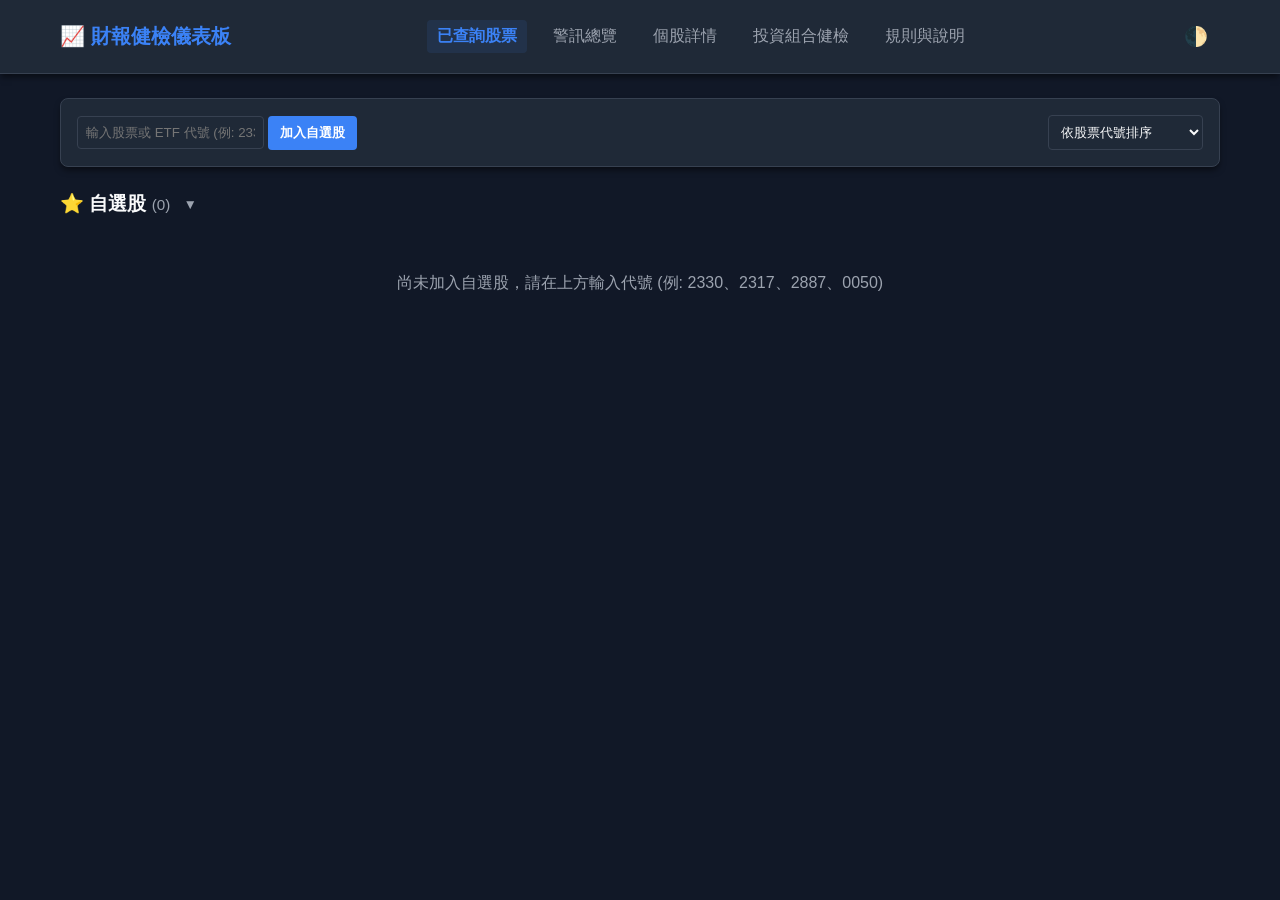
==== index.html @ 65a10cc5 "feat: 更新程式碼與功能修正" ====
<!DOCTYPE html>
<html lang="zh-TW" data-theme="dark">
<head>
  <!-- Vercel Web Analytics -->
  <script defer src="/_vercel/insights/script.js"></script>
  <meta charset="UTF-8">
  <title>台股財報健檢儀表板</title>
  <link rel="stylesheet" href="css/style.css">
</head>
<body>
  <header>
    <div class="nav-container">
      <div class="logo">📈 財報健檢儀表板</div>
      <nav class="nav-links">
        <a href="index.html">已查詢股票</a>
        <a href="alerts.html">警訊總覽</a>
        <a href="details.html">個股詳情</a>
        <a href="portfolio.html">投資組合健檢</a>
        <a href="rules.html">規則與說明</a>
      </nav>
      <button class="theme-toggle" onclick="toggleTheme()" title="切換深淺色">🌓</button>
    </div>
  </header>
  <main>
    <div class="card flex-between" style="flex-wrap: wrap; gap: 12px;">
      <div>
        <input type="text" id="stock-input" placeholder="輸入股票或 ETF 代號 (例: 2330、0050)" maxlength="6" onkeypress="if(event.key==='Enter') addStock()">
        <button class="btn-primary" onclick="addStock()">加入自選股</button>
      </div>
      <div>
        <select id="sort-select" onchange="renderStockOverview()">
          <option value="id" selected>依股票代號排序</option>
          <option value="severity">依燈號嚴重程度排序</option>
        </select>
      </div>
    </div>

    <section id="tracked-section">
      <h2 class="section-title">
        ⭐ 自選股 <span class="section-count" id="tracked-count"></span>
        <button class="section-toggle" id="tracked-toggle" onclick="toggleSection('tracked')" aria-expanded="true" title="展開／收合">▼</button>
      </h2>
      <div id="tracked-body">
        <div id="tracked-grid" class="grid-3"></div>
        <p id="tracked-empty" class="empty-state" style="display:none;"></p>
      </div>
    </section>

    <section id="others-section" style="display:none;">
      <h2 class="section-title">
        📄 其他已查詢股票 <span class="section-count" id="others-count"></span>
        <button class="section-toggle" id="others-toggle" onclick="toggleSection('others')" aria-expanded="true" title="展開／收合">▼</button>
      </h2>
      <div id="others-body">
        <p class="section-hint">曾查詢過、但未加入自選股的公司與 ETF（例如從 ETF 成分股點入，或移出自選股）。</p>
        <div id="others-grid" class="grid-3"></div>
      </div>
    </section>
  </main>

  <script src="js/rules.js"></script>
  <script src="js/app.js"></script>
  <script src="js/etf.js"></script>
  <script> renderStockOverview(); </script>
</body>
</html>
---- css/style.css ----
/* ================= 變數與基礎設定 ================= */
:root {
  --bg: #f4f5f7;
  --card-bg: #ffffff;
  --text: #1f2937;
  --text-light: #6b7280;
  --border: #e5e7eb;
  --primary: #2563eb;
  --primary-hover: #1d4ed8;
  --red: #ef4444;
  --yellow: #f59e0b;
  --green: #10b981;
  --nav-bg: #ffffff;
  --shadow: 0 4px 6px -1px rgba(0, 0, 0, 0.1);
}
[data-theme="dark"] {
  --bg: #111827;
  --card-bg: #1f2937;
  --text: #f9fafb;
  --text-light: #9ca3af;
  --border: #374151;
  --primary: #3b82f6;
  --primary-hover: #60a5fa;
  --nav-bg: #1f2937;
  --shadow: 0 4px 6px -1px rgba(0, 0, 0, 0.5);
}

* { box-sizing: border-box; margin: 0; padding: 0; font-family: 'Segoe UI', Tahoma, Geneva, Verdana, sans-serif; }
body { background-color: var(--bg); color: var(--text); transition: background-color 0.3s, color 0.3s; }
a { text-decoration: none; color: var(--primary); cursor: pointer; }
button { cursor: pointer; border: none; border-radius: 4px; padding: 8px 12px; font-weight: bold; transition: 0.2s; }
button.btn-primary { background-color: var(--primary); color: #fff; }
button.btn-primary:hover { background-color: var(--primary-hover); }
button.btn-outline { background-color: transparent; border: 1px solid var(--border); color: var(--text); }
button.btn-outline:hover { border-color: var(--primary); color: var(--primary); }
input, select { padding: 8px; border: 1px solid var(--border); border-radius: 4px; background-color: var(--card-bg); color: var(--text); }

/* ================= 導覽列 ================= */
header { background-color: var(--nav-bg); border-bottom: 1px solid var(--border); position: sticky; top: 0; z-index: 100; box-shadow: var(--shadow); }
.nav-container { max-width: 1200px; margin: 0 auto; display: flex; justify-content: space-between; align-items: center; padding: 12px 20px; flex-wrap: wrap; }
.logo { font-size: 1.25rem; font-weight: bold; color: var(--primary); }
.nav-links { display: flex; gap: 16px; overflow-x: auto; white-space: nowrap; padding: 8px 0; }
.nav-links a { color: var(--text-light); padding: 6px 10px; border-radius: 4px; text-decoration: none; }
.nav-links a.active { color: var(--primary); background-color: rgba(59, 130, 246, 0.1); font-weight: bold; }
.theme-toggle { background: transparent; color: var(--text); font-size: 1.2rem; }

/* ================= 版面佈局 ================= */
main { max-width: 1200px; margin: 24px auto; padding: 0 20px; min-height: 80vh; }
.card { background-color: var(--card-bg); border: 1px solid var(--border); border-radius: 8px; padding: 16px; box-shadow: var(--shadow); margin-bottom: 16px; }
.flex-between { display: flex; justify-content: space-between; align-items: center; }
.grid-3 { display: grid; grid-template-columns: repeat(auto-fill, minmax(300px, 1fr)); gap: 16px; margin-top: 16px; }

.section-title { font-size: 1.2rem; margin: 24px 0 4px 0; }
.section-count { font-size: 0.95rem; color: var(--text-light); font-weight: normal; }
.section-toggle { background: transparent; color: var(--text-light); padding: 2px 8px; font-size: 0.85rem; vertical-align: middle; transition: transform 0.2s, color 0.2s; }
.section-toggle:hover { color: var(--primary); }
.section-toggle.collapsed { transform: rotate(-90deg); }
.section-hint { color: var(--text-light); font-size: 0.9rem; }
.card-updated { font-size: 0.8rem; color: var(--text-light); }

/* ================= 標籤與燈號 ================= */
.badge { 
  padding: 4px 8px; 
  border-radius: 12px; 
  font-size: 0.75rem; 
  font-weight: bold; 
  color: #fff; 
  white-space: nowrap; 
  display: inline-block; 
}
.badge.green { background-color: var(--green); }
.badge.yellow { background-color: var(--yellow); }
.badge.red { background-color: var(--red); }
.status-indicator { display: inline-flex; align-items: center; gap: 6px; font-weight: bold; }
.dot { width: 12px; height: 12px; border-radius: 50%; display: inline-block; }
.dot.green { background-color: var(--green); box-shadow: 0 0 8px var(--green); }
.dot.yellow { background-color: var(--yellow); box-shadow: 0 0 8px var(--yellow); }
.dot.red { background-color: var(--red); box-shadow: 0 0 8px var(--red); }

/* ================= 表格 ================= */
.table-responsive { overflow-x: auto; margin-top: 16px; }
table { width: 100%; border-collapse: collapse; min-width: 600px; }
th, td { padding: 12px; border-bottom: 1px solid var(--border); text-align: left; }
th { background-color: rgba(0,0,0,0.02); color: var(--text-light); font-weight: normal; }
[data-theme="dark"] th { background-color: rgba(255,255,255,0.02); }

/* ================= 頁籤 (Tab) ================= */
.tabs { display: flex; gap: 8px; margin-bottom: 16px; border-bottom: 1px solid var(--border); }
.tab-btn { background: transparent; color: var(--text-light); border: none; border-bottom: 2px solid transparent; padding: 8px 16px; border-radius: 0; }
.tab-btn.active { color: var(--primary); border-bottom-color: var(--primary); font-weight: bold; }
.tab-content { display: none; }
.tab-content.active { display: block; }

/* ================= 警訊與圖表 ================= */
.chart-container { position: relative; height: 300px; width: 100%; margin-bottom: 24px; }
.empty-state { text-align: center; padding: 40px; color: var(--text-light); }
.alert-item { padding: 12px; border: 1px solid var(--border); border-left: 4px solid transparent; margin-bottom: 8px; background-color: var(--card-bg); cursor: pointer; transition: 0.2s; border-radius: 0 4px 4px 0; }
.alert-item.red { border-left-color: var(--red); }
.alert-item.yellow { border-left-color: var(--yellow); }

/* 新聞區塊標籤與篩選按鈕樣式 */
.badge.green { background: rgba(16, 185, 129, 0.2); color: #10b981; border: 1px solid rgba(16, 185, 129, 0.3); }
.badge.gray { background: rgba(156, 163, 175, 0.2); color: #9ca3af; border: 1px solid rgba(156, 163, 175, 0.3); }
[data-theme="light"] .badge.green { background: rgba(16, 185, 129, 0.1); color: #059669; }
[data-theme="light"] .badge.gray { background: rgba(156, 163, 175, 0.1); color: #4b5563; }

.news-filter-btn {
  padding: 4px 12px; border: 1px solid var(--border); background: transparent; 
  color: var(--text-light); border-radius: 4px; cursor: pointer; 
  min-height: 40px; font-size: 0.9rem; transition: 0.2s;
}
.news-filter-btn.active { background: var(--primary); color: #fff; border-color: var(--primary); }

/* ================= ETF 專用樣式 ================= */
.etf-holding-row {
    display: grid;
    grid-template-columns: 40px 60px 1fr 100px 90px;
    gap: 8px;
    align-items: center;
    padding: 12px 8px;
    border-bottom: 1px solid var(--border);
    color: var(--text);
    min-height: 40px;
    transition: background-color 0.2s;
}
.etf-holding-row:hover {
    background-color: rgba(37, 99, 235, 0.05);
}
.etf-holding-bar-bg {
    width: 100%;
    height: 6px;
    background: var(--border);
    border-radius: 3px;
    margin-top: 4px;
    overflow: hidden;
}
.etf-stack-bar {
    display: flex;
    height: 14px;
    border-radius: 7px;
    overflow: hidden;
    background: var(--border);
}
.etf-bar-row {
    display: grid;
    grid-template-columns: 150px 1fr 80px;
    gap: 8px;
    align-items: center;
    margin-bottom: 6px;
    font-size: 0.9rem;
}
.etf-holding-risk {
    display: flex;
    align-items: center;
    justify-content: flex-end;
    gap: 6px;
    font-size: 0.85rem;
    white-space: nowrap;
}
.etf-holding-bar-fill {
    height: 100%;
    background: var(--primary);
    border-radius: 3px;
}
@media (max-width: 480px) {
    .etf-bar-row {
        grid-template-columns: 96px 1fr 64px;
        font-size: 0.85rem;
    }
    .etf-holding-row {
        grid-template-columns: 26px 44px 1fr 64px 64px;
        font-size: 0.9rem;
    }
}
/* ================= 投資組合健檢 ================= */
.xray-row { display: grid; grid-template-columns: minmax(0, 1fr) minmax(0, 1fr) 40px; gap: 8px; margin-bottom: 8px; max-width: 520px; }
.xray-row input { width: 100%; min-height: 40px; }
.xray-remove { padding: 0; min-height: 40px; }
.xray-stats { display: grid; grid-template-columns: repeat(auto-fill, minmax(180px, 1fr)); gap: 16px; }
.xray-stat-label { color: var(--text-light); font-size: 0.9rem; }
.xray-stat-value { font-size: 1.5rem; font-weight: bold; color: var(--text); font-variant-numeric: tabular-nums; }
.xray-stat-sub { color: var(--text-light); font-size: 0.8rem; margin-top: 2px; }
.grid-2 { display: grid; grid-template-columns: repeat(auto-fit, minmax(340px, 1fr)); gap: 16px; }
.grid-2 > .card { margin-bottom: 16px; }
.xray-matrix { min-width: 0; }
.xray-matrix th, .xray-matrix td { padding: 8px; white-space: nowrap; }
.xray-chip { display: inline-flex; align-items: center; gap: 4px; font-size: 0.8rem; color: var(--text-light); margin: 2px 8px 2px 0; white-space: nowrap; }
@media (max-width: 480px) {
  .grid-2 { grid-template-columns: 1fr; }
}
.xray-presets { display: flex; align-items: center; flex-wrap: wrap; gap: 8px; margin-bottom: 12px; }
.xray-presets-label { color: var(--text-light); font-size: 0.9rem; }
.xray-preset-list { display: flex; flex-wrap: wrap; gap: 8px; }
.xray-preset { display: inline-flex; border: 1px solid var(--primary); border-radius: 16px; overflow: hidden; }
.xray-preset button { background: transparent; border-radius: 0; min-height: 34px; }
.xray-preset-load { color: var(--primary); padding: 4px 4px 4px 12px; }
.xray-preset-load:hover { background: rgba(59, 130, 246, 0.1); }
.xray-preset-del { color: var(--text-light); padding: 4px 10px 4px 6px; font-weight: normal; }
.xray-preset-del:hover { color: var(--red); }
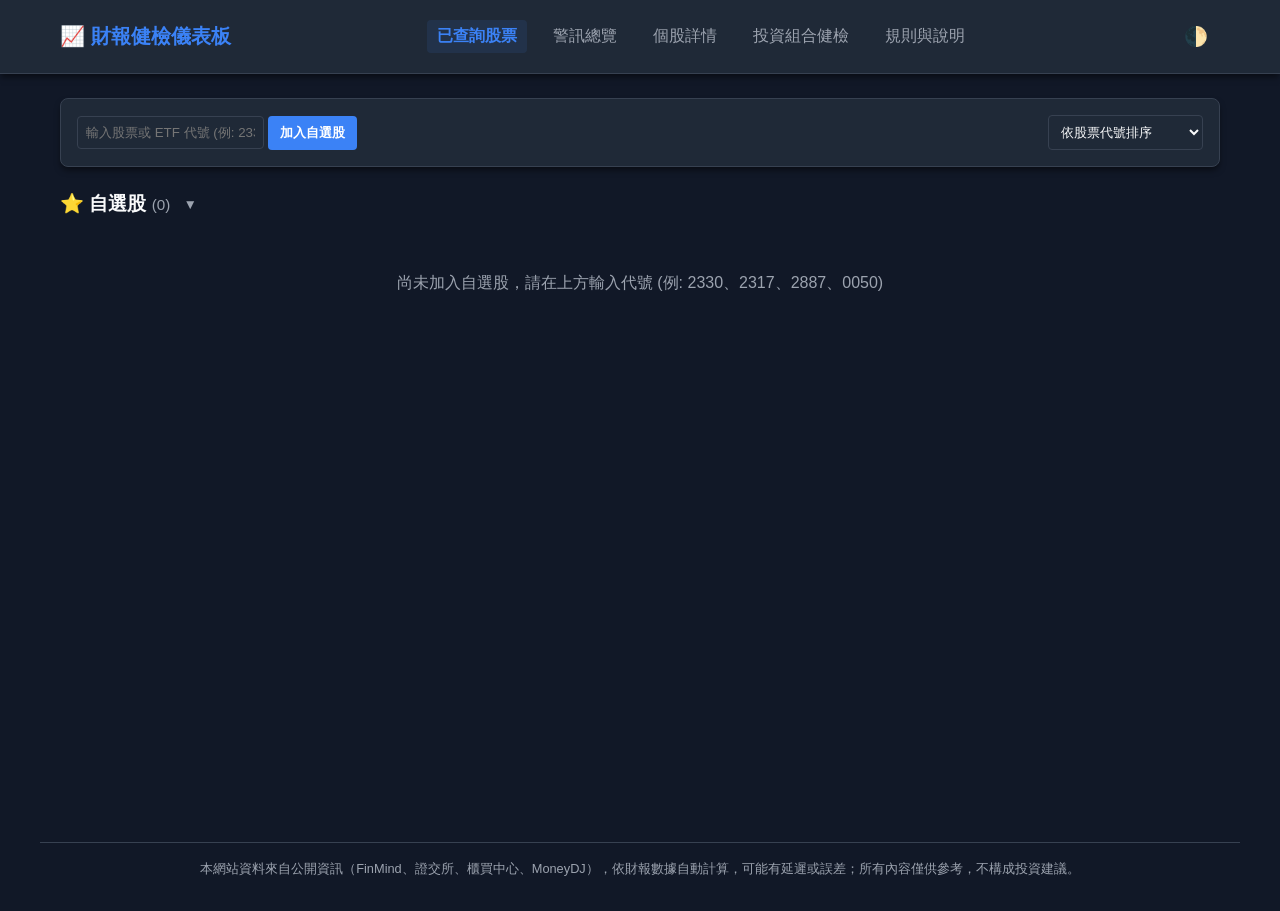
==== commit e8db20c5: "feat: 更新程式碼與功能修正" ====
--- a/index.html
+++ b/index.html
@@ -4,6 +4,7 @@
   <!-- Vercel Web Analytics -->
   <script defer src="/_vercel/insights/script.js"></script>
   <meta charset="UTF-8">
+  <meta name="viewport" content="width=device-width, initial-scale=1">
   <title>台股財報健檢儀表板</title>
   <link rel="stylesheet" href="css/style.css">
 </head>
@@ -57,6 +58,7 @@
       </div>
     </section>
   </main>
+  <footer class="site-footer">本網站資料來自公開資訊（FinMind、證交所、櫃買中心、MoneyDJ），依財報數據自動計算，可能有延遲或誤差；所有內容僅供參考，不構成投資建議。</footer>
 
   <script src="js/rules.js"></script>
   <script src="js/app.js"></script>
--- a/css/style.css
+++ b/css/style.css
@@ -31,6 +31,8 @@
 button { cursor: pointer; border: none; border-radius: 4px; padding: 8px 12px; font-weight: bold; transition: 0.2s; }
 button.btn-primary { background-color: var(--primary); color: #fff; }
 button.btn-primary:hover { background-color: var(--primary-hover); }
+a.btn-link-primary { display: inline-block; background-color: var(--primary); color: #fff; padding: 8px 12px; border-radius: 4px; font-weight: bold; }
+a.btn-link-primary:hover { background-color: var(--primary-hover); }
 button.btn-outline { background-color: transparent; border: 1px solid var(--border); color: var(--text); }
 button.btn-outline:hover { border-color: var(--primary); color: var(--primary); }
 input, select { padding: 8px; border: 1px solid var(--border); border-radius: 4px; background-color: var(--card-bg); color: var(--text); }
@@ -197,3 +199,15 @@
 .xray-preset-load:hover { background: rgba(59, 130, 246, 0.1); }
 .xray-preset-del { color: var(--text-light); padding: 4px 10px 4px 6px; font-weight: normal; }
 .xray-preset-del:hover { color: var(--red); }
+
+/* ================= 頁尾 ================= */
+.site-footer { max-width: 1200px; margin: 0 auto; padding: 16px 20px 32px; color: var(--text-light); font-size: 0.8rem; line-height: 1.6; text-align: center; border-top: 1px solid var(--border); }
+
+/* ================= 手機版導覽列 ================= */
+/* nav 是 flex 子元素，預設 min-width:auto 會被選單內容撐開，讓整頁寬度超出螢幕 */
+.nav-links { min-width: 0; max-width: 100%; }
+@media (max-width: 640px) {
+  .nav-container { padding: 8px 16px; }
+  .nav-links { order: 3; width: 100%; gap: 4px; }  /* 第一列：logo + 深淺色按鈕；第二列：可橫向滑動的選單 */
+  main { padding: 0 16px; margin-top: 16px; }
+}
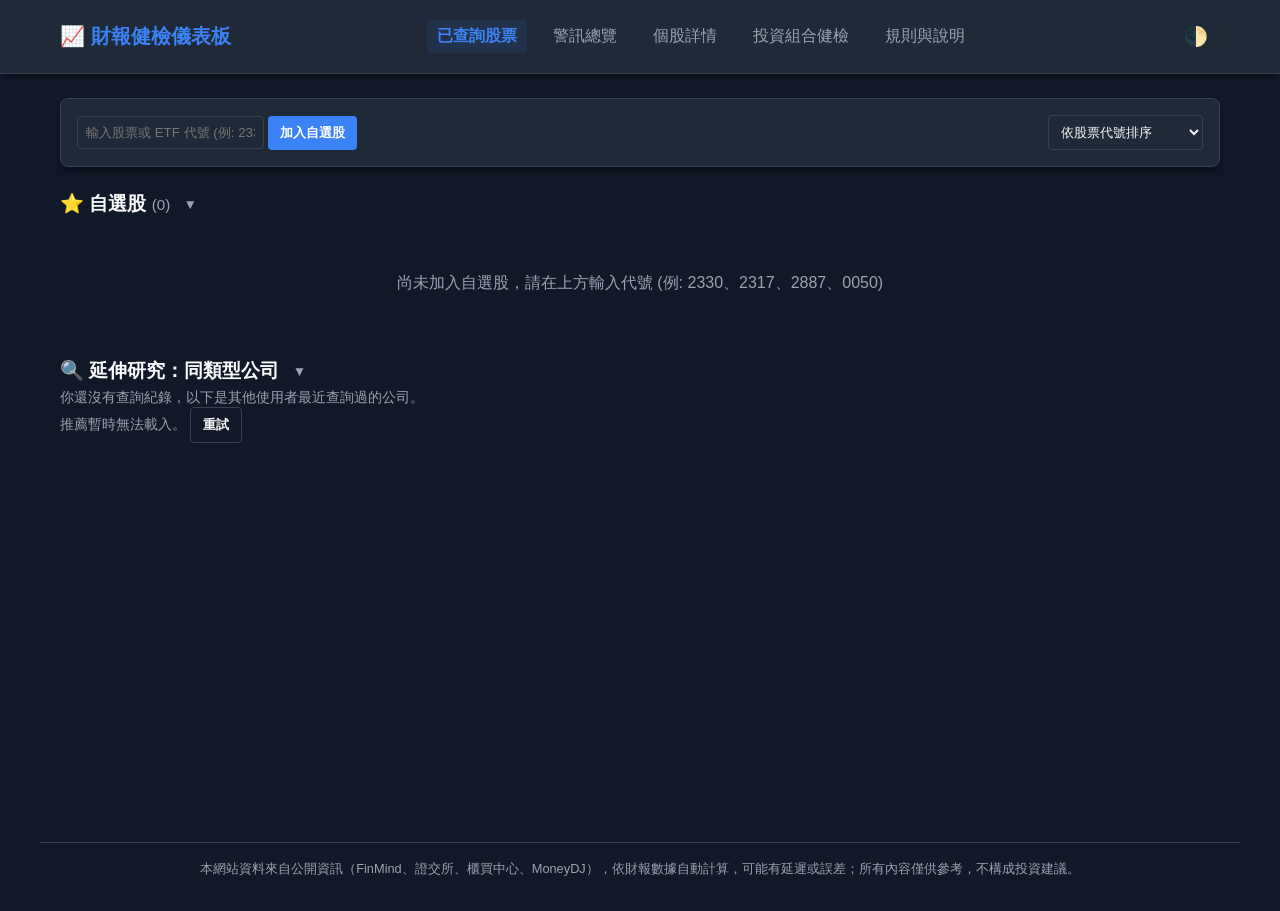
==== commit 99e8f9aa: "feat: 法說會整批同步、簡報連結與同類型公司推薦 階段四：法人說明會 - 新增 mops.py：每天整批同步觀測站法說會一覽表（當月、下個月與過去 12 個月），   每天最多 6 次請求、間隔 " ====
--- a/index.html
+++ b/index.html
@@ -57,12 +57,25 @@
         <div id="others-grid" class="grid-3"></div>
       </div>
     </section>
+
+    <section id="rec-section">
+      <h2 class="section-title">
+        🔍 延伸研究：同類型公司
+        <button class="section-toggle" id="rec-toggle" onclick="toggleSection('rec')" aria-expanded="true" title="展開／收合">▼</button>
+      </h2>
+      <div id="rec-body">
+        <p class="section-hint" id="rec-reason"></p>
+        <div id="rec-content"></div>
+        <div id="rec-footer"></div>
+      </div>
+    </section>
   </main>
   <footer class="site-footer">本網站資料來自公開資訊（FinMind、證交所、櫃買中心、MoneyDJ），依財報數據自動計算，可能有延遲或誤差；所有內容僅供參考，不構成投資建議。</footer>
 
   <script src="js/rules.js"></script>
   <script src="js/app.js"></script>
   <script src="js/etf.js"></script>
+  <script src="js/recommend.js"></script>
   <script> renderStockOverview(); </script>
 </body>
 </html>
--- a/css/style.css
+++ b/css/style.css
@@ -211,3 +211,36 @@
   .nav-links { order: 3; width: 100%; gap: 4px; }  /* 第一列：logo + 深淺色按鈕；第二列：可橫向滑動的選單 */
   main { padding: 0 16px; margin-top: 16px; }
 }
+
+/* ================= 官方資料連結 ================= */
+.tabs { overflow-x: auto; }
+.tab-btn { white-space: nowrap; }
+.link-grid { display: grid; grid-template-columns: repeat(auto-fill, minmax(240px, 1fr)); gap: 12px; }
+.link-item { display: block; padding: 12px; border: 1px solid var(--border); border-radius: 6px; background: var(--bg); color: var(--text); transition: 0.2s; }
+.link-item:hover { border-color: var(--primary); }
+.link-item strong { display: block; margin-bottom: 4px; color: var(--primary); }
+.link-item span { font-size: 0.85rem; color: var(--text-light); line-height: 1.4; }
+
+/* ================= 法人說明會 ================= */
+.data-tag { font-size: 0.75rem; font-weight: normal; padding: 2px 8px; border-radius: 10px; border: 1px solid var(--border); color: var(--text-light); }
+.data-tag.leading { color: var(--primary); border-color: var(--primary); }
+.conf-item { padding: 12px; border: 1px solid var(--border); border-radius: 6px; background: var(--bg); margin-bottom: 8px; }
+.conf-item.upcoming { border-left: 4px solid var(--primary); }
+.conf-head { display: flex; flex-wrap: wrap; gap: 8px; align-items: center; margin-bottom: 6px; }
+.conf-date { font-weight: bold; }
+.conf-place { font-size: 0.85rem; color: var(--text-light); }
+.conf-summary { font-size: 0.9rem; line-height: 1.5; white-space: pre-line; overflow-wrap: anywhere; }
+.conf-links { display: flex; flex-wrap: wrap; gap: 12px; margin-top: 8px; font-size: 0.85rem; color: var(--text-light); }
+
+/* ================= 同類型公司推薦 ================= */
+.rec-grid { display: grid; grid-template-columns: repeat(auto-fill, minmax(200px, 1fr)); gap: 12px; margin-top: 8px; }
+.rec-group { margin-top: 16px; }
+.rec-group h4 { margin: 0; }
+.rec-card { display: flex; flex-direction: column; gap: 4px; padding: 12px; border: 1px solid var(--border); border-radius: 6px; background: var(--card-bg); color: var(--text); transition: 0.2s; }
+.rec-card:hover { border-color: var(--primary); }
+.rec-card strong { color: var(--primary); }
+.rec-card span { font-size: 0.85rem; color: var(--text-light); }
+.rec-card .rec-speed { font-size: 0.75rem; }
+.rec-feedback { display: flex; flex-wrap: wrap; align-items: center; gap: 8px; margin-top: 16px; font-size: 0.9rem; color: var(--text-light); }
+.rec-disclaimer { margin-top: 12px; font-size: 0.8rem; color: var(--text-light); line-height: 1.5; }
+button.btn-link { background: transparent; color: var(--primary); padding: 0 4px; font-weight: normal; text-decoration: underline; }
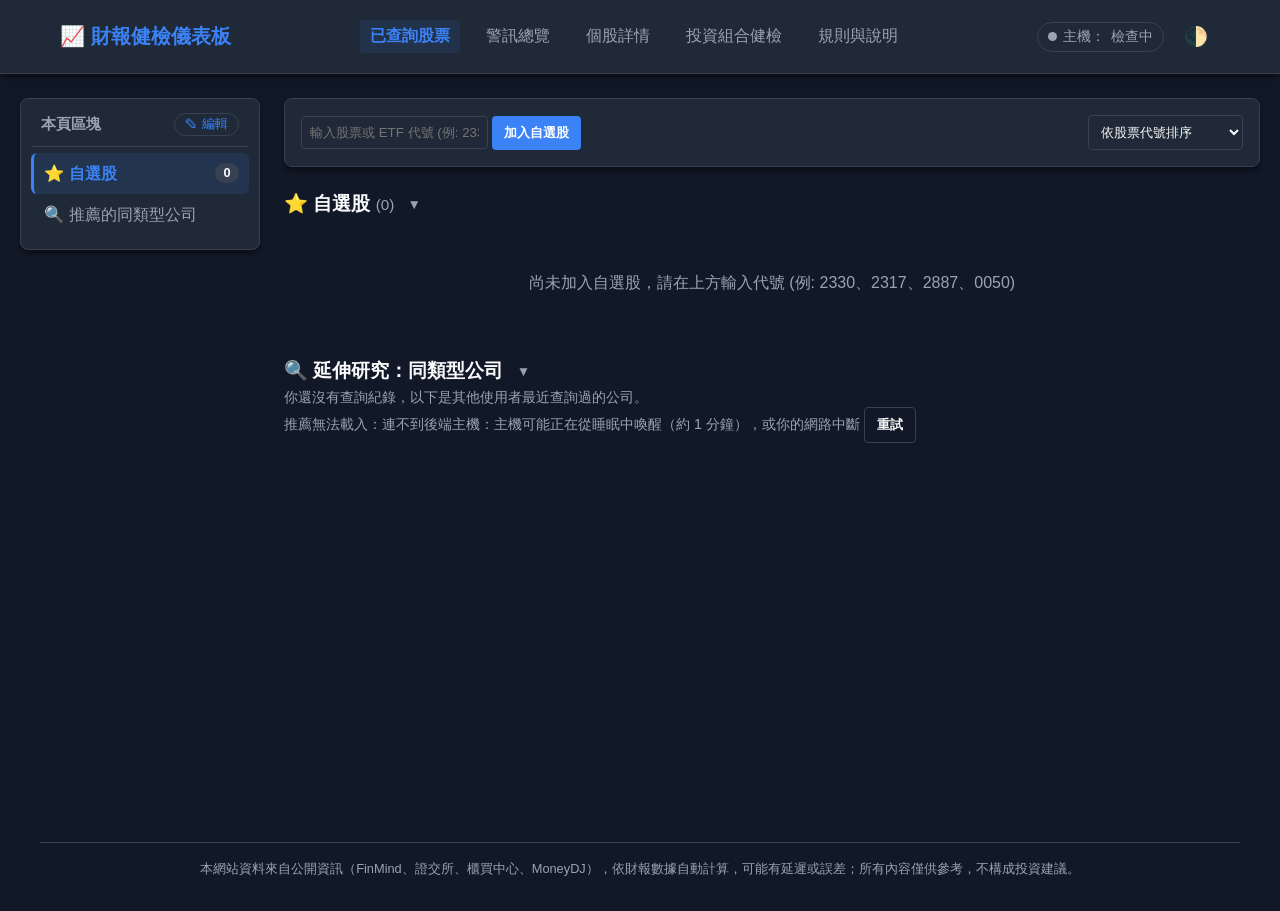
==== commit 5dd397a4: "feat: 左側區塊導覽與自訂排序、主機狀態、推薦預先載入、新聞備援來源 - 個股詳情、警訊總覽、已查詢股票新增左側導覽（窄螢幕改為頂部橫列），可點擊跳轉並標示目前位置 - 導覽「編輯」可拖曳或用 ▲" ====
--- a/index.html
+++ b/index.html
@@ -22,7 +22,19 @@
       <button class="theme-toggle" onclick="toggleTheme()" title="切換深淺色">🌓</button>
     </div>
   </header>
-  <main>
+  <main class="has-toc">
+   <div class="toc-layout">
+    <!-- 區塊導覽：寬螢幕固定在左側，窄螢幕變成頂部可橫向捲動的列 -->
+    <aside class="page-toc" id="home-toc" aria-label="頁面區塊導覽">
+      <p class="page-toc-title">本頁區塊</p>
+      <ul>
+        <li><a href="#tracked-section" data-key="tracked-section"><span class="page-toc-label">⭐ 自選股</span><span class="page-toc-num" id="toc-tracked-count"></span></a></li>
+        <li><a href="#etf-section" data-key="etf-section"><span class="page-toc-label">🧺 ETF</span><span class="page-toc-num" id="toc-etf-count"></span></a></li>
+        <li><a href="#others-section" data-key="others-section"><span class="page-toc-label">📄 其他已查詢股票</span><span class="page-toc-num" id="toc-others-count"></span></a></li>
+        <li><a href="#rec-section" data-key="rec-section"><span class="page-toc-label">🔍 推薦的同類型公司</span></a></li>
+      </ul>
+    </aside>
+    <div class="toc-main">
     <div class="card flex-between" style="flex-wrap: wrap; gap: 12px;">
       <div>
         <input type="text" id="stock-input" placeholder="輸入股票或 ETF 代號 (例: 2330、0050)" maxlength="6" onkeypress="if(event.key==='Enter') addStock()">
@@ -44,6 +56,16 @@
       <div id="tracked-body">
         <div id="tracked-grid" class="grid-3"></div>
         <p id="tracked-empty" class="empty-state" style="display:none;"></p>
+      </div>
+    </section>
+
+    <section id="etf-section" style="display:none;">
+      <h2 class="section-title">
+        🧺 自選 ETF <span class="section-count" id="etf-count"></span>
+        <button class="section-toggle" id="etf-toggle" onclick="toggleSection('etf')" aria-expanded="true" title="展開／收合">▼</button>
+      </h2>
+      <div id="etf-body">
+        <div id="etf-grid" class="grid-3"></div>
       </div>
     </section>
 
@@ -69,6 +91,8 @@
         <div id="rec-footer"></div>
       </div>
     </section>
+    </div><!-- /.toc-main -->
+   </div><!-- /.toc-layout -->
   </main>
   <footer class="site-footer">本網站資料來自公開資訊（FinMind、證交所、櫃買中心、MoneyDJ），依財報數據自動計算，可能有延遲或誤差；所有內容僅供參考，不構成投資建議。</footer>
 
--- a/css/style.css
+++ b/css/style.css
@@ -233,14 +233,123 @@
 .conf-links { display: flex; flex-wrap: wrap; gap: 12px; margin-top: 8px; font-size: 0.85rem; color: var(--text-light); }
 
 /* ================= 同類型公司推薦 ================= */
-.rec-grid { display: grid; grid-template-columns: repeat(auto-fill, minmax(200px, 1fr)); gap: 12px; margin-top: 8px; }
+/* 推薦卡片與上方個股卡片同寬（同 .grid-3），高度依內容 */
+.rec-grid { display: grid; grid-template-columns: repeat(auto-fill, minmax(300px, 1fr)); gap: 16px; margin-top: 12px; }
+.rec-card { display: flex; flex-direction: column; margin-bottom: 0; border-top: 4px solid var(--border); }
+.rec-card[data-state="ready"] { border-top-color: var(--primary); }
+.rec-card[data-state="preparing"] { border-top-color: var(--yellow); }
+.rec-card-head { margin-bottom: 12px; gap: 8px; align-items: flex-start; }
+.rec-card-head h3 { margin: 0; font-size: 1.17em; }
+.rec-state { display: inline-flex; align-items: center; gap: 6px; flex-shrink: 0; font-size: 0.85rem; color: var(--text-light); white-space: nowrap; }
+.rec-state .dot { width: 10px; height: 10px; background-color: var(--text-light); }
+.rec-state.ready .dot { background-color: var(--primary); }
+.rec-state.preparing .dot { background-color: var(--yellow); box-shadow: 0 0 6px var(--yellow); }
+.rec-rows { font-size: 0.9rem; color: var(--text-light); margin-bottom: 12px; padding-bottom: 12px; border-bottom: 1px dashed var(--border); display: flex; flex-direction: column; gap: 6px; }
+.rec-rows div { display: flex; justify-content: space-between; gap: 12px; }
+.rec-rows span { flex-shrink: 0; }
+.rec-rows strong { color: var(--text); text-align: right; font-weight: 600; }
+.rec-speed { font-size: 0.85rem; color: var(--text-light); line-height: 1.5; margin-bottom: 12px; }
+.rec-card-foot { margin-top: auto; }
+.rec-card-foot a { display: block; text-align: center; }
 .rec-group { margin-top: 16px; }
 .rec-group h4 { margin: 0; }
-.rec-card { display: flex; flex-direction: column; gap: 4px; padding: 12px; border: 1px solid var(--border); border-radius: 6px; background: var(--card-bg); color: var(--text); transition: 0.2s; }
-.rec-card:hover { border-color: var(--primary); }
-.rec-card strong { color: var(--primary); }
-.rec-card span { font-size: 0.85rem; color: var(--text-light); }
-.rec-card .rec-speed { font-size: 0.75rem; }
 .rec-feedback { display: flex; flex-wrap: wrap; align-items: center; gap: 8px; margin-top: 16px; font-size: 0.9rem; color: var(--text-light); }
 .rec-disclaimer { margin-top: 12px; font-size: 0.8rem; color: var(--text-light); line-height: 1.5; }
 button.btn-link { background: transparent; color: var(--primary); padding: 0 4px; font-weight: normal; text-decoration: underline; }
+
+/* ================= 後端喚醒提示 ================= */
+.wake-banner { max-width: 1200px; margin: 16px auto 0; padding: 12px 16px; border-radius: 8px; display: flex; align-items: center; gap: 10px; font-size: 0.95rem; line-height: 1.5; border: 1px solid var(--yellow); background-color: rgba(245, 158, 11, 0.12); color: var(--text); }
+.wake-banner[data-state="ready"] { border-color: var(--green); background-color: rgba(16, 185, 129, 0.12); }
+.wake-banner[data-state="error"] { border-color: var(--red); background-color: rgba(239, 68, 68, 0.12); }
+.wake-elapsed { color: var(--text-light); white-space: nowrap; }
+.wake-spinner { flex-shrink: 0; width: 16px; height: 16px; border: 2px solid var(--yellow); border-top-color: transparent; border-radius: 50%; animation: wake-spin 0.9s linear infinite; }
+@keyframes wake-spin { to { transform: rotate(360deg); } }
+@media (max-width: 1240px) { .wake-banner { margin-left: 20px; margin-right: 20px; } }
+@media (prefers-reduced-motion: reduce) { .wake-spinner { animation: none; } }
+
+/* ================= 左側區塊導覽（個股詳情、警訊總覽） ================= */
+/* 有左側導覽的頁面把版面加寬，讓右側內容維持原本約 1160px 的寬度，圖表與表格不會被擠小 */
+main.has-toc { max-width: 1460px; }
+.toc-layout { display: grid; grid-template-columns: 240px minmax(0, 1fr); gap: 24px; align-items: start; }
+.toc-main { min-width: 0; }
+.page-toc { position: sticky; top: calc(var(--header-h, 64px) + 16px); max-height: calc(100vh - var(--header-h, 64px) - 32px); overflow-y: auto; background-color: var(--card-bg); border: 1px solid var(--border); border-radius: 8px; padding: 14px 10px; box-shadow: var(--shadow); }
+.page-toc-title { font-size: 0.95rem; font-weight: bold; color: var(--text-light); padding: 0 10px 10px; margin-bottom: 6px; border-bottom: 1px solid var(--border); }
+.page-toc ul { list-style: none; }
+.page-toc a { display: flex; align-items: center; gap: 8px; padding: 9px 10px; border-radius: 6px; color: var(--text-light); font-size: 1.02rem; line-height: 1.4; border-left: 3px solid transparent; transition: background-color 0.15s, color 0.15s; }
+.page-toc a:hover { color: var(--primary); background-color: rgba(59, 130, 246, 0.08); }
+.page-toc a.active { color: var(--primary); font-weight: bold; background-color: rgba(59, 130, 246, 0.12); border-left-color: var(--primary); }
+.page-toc-sub { margin: 2px 0 6px 16px; }
+.page-toc-sub a { font-size: 0.93rem; padding: 6px 10px; }
+.page-toc-sub a.active { font-weight: bold; background-color: transparent; border-left-color: var(--primary); }
+.page-toc-label { flex: 1; min-width: 0; overflow: hidden; text-overflow: ellipsis; white-space: nowrap; }
+.page-toc .dot { flex-shrink: 0; }
+.page-toc-count { flex-shrink: 0; min-width: 24px; padding: 1px 7px; border-radius: 999px; font-size: 0.8rem; font-weight: bold; text-align: center; color: #fff; }
+.page-toc-count.red { background-color: var(--red); }
+.page-toc-count.yellow { background-color: var(--yellow); }
+.page-toc-count.none { background-color: transparent; color: var(--green); }
+.page-toc-empty { color: var(--text-light); font-size: 0.9rem; padding: 8px 10px; }
+/* 點擊導覽跳轉後，短暫標示目標區塊 */
+.toc-flash { animation: toc-flash 1.2s ease-out; }
+@keyframes toc-flash { 0% { box-shadow: 0 0 0 3px var(--primary); } 100% { box-shadow: 0 0 0 3px transparent; } }
+
+@media (max-width: 960px) {
+  .toc-layout { display: block; }
+  .page-toc { top: var(--header-h, 64px); z-index: 90; max-height: none; margin-bottom: 16px; padding: 8px; overflow-x: auto; overflow-y: hidden; white-space: nowrap; scrollbar-width: thin; }
+  .page-toc-title, .page-toc-sub { display: none; }
+  .page-toc > ul { display: flex; gap: 6px; }
+  .page-toc a { display: inline-flex; border-left: none; border-bottom: 2px solid transparent; border-radius: 6px 6px 0 0; }
+  .page-toc a.active { border-bottom-color: var(--primary); }
+  .page-toc-label { overflow: visible; }
+}
+@media (prefers-reduced-motion: reduce) { .toc-flash { animation: none; } }
+
+/* ================= 頂部橫幅：主機狀態 ================= */
+.header-right { display: flex; align-items: center; gap: 8px; }
+.server-status { display: inline-flex; align-items: center; gap: 6px; padding: 5px 10px; border-radius: 999px; border: 1px solid var(--border); background: transparent; color: var(--text-light); font-size: 0.85rem; font-weight: normal; white-space: nowrap; }
+.server-status:hover { border-color: var(--primary); }
+.server-status-dot { width: 9px; height: 9px; border-radius: 50%; background-color: var(--text-light); flex-shrink: 0; }
+.server-status[data-state="online"] .server-status-dot { background-color: var(--green); box-shadow: 0 0 6px var(--green); }
+.server-status[data-state="online"] .server-status-text { color: var(--green); }
+.server-status[data-state="waking"] { border-color: var(--yellow); cursor: progress; }
+.server-status[data-state="waking"] .server-status-dot { background-color: var(--yellow); animation: server-pulse 1s ease-in-out infinite; }
+.server-status[data-state="waking"] .server-status-text { color: var(--yellow); }
+.server-status[data-state="checking"] { cursor: progress; }
+.server-status[data-state="checking"] .server-status-dot { animation: server-pulse 1s ease-in-out infinite; }
+.server-status[data-state="offline"] { border-color: var(--red); }
+.server-status[data-state="offline"] .server-status-dot { background-color: var(--red); }
+.server-status[data-state="offline"] .server-status-text { color: var(--red); }
+@keyframes server-pulse { 50% { opacity: 0.3; } }
+@media (max-width: 480px) { .server-status-label { display: none; } }
+@media (prefers-reduced-motion: reduce) { .server-status-dot { animation: none !important; } }
+.page-toc-num { flex-shrink: 0; min-width: 24px; padding: 1px 7px; border-radius: 999px; font-size: 0.8rem; text-align: center; background-color: var(--border); color: var(--text); }
+.page-toc-num:empty { display: none; }
+
+/* ================= 導覽「編輯」：自訂排列順序 ================= */
+.page-toc-title { display: flex; align-items: center; }
+.toc-edit-btn { margin-left: auto; padding: 2px 10px; font-size: 0.8rem; font-weight: normal; background: transparent; color: var(--primary); border: 1px solid var(--border); border-radius: 999px; }
+.toc-edit-btn:hover { border-color: var(--primary); }
+.page-toc.editing .toc-edit-btn { background-color: var(--primary); color: #fff; border-color: var(--primary); }
+.toc-edit-bar { display: none; padding: 8px 10px 10px; margin-bottom: 6px; border-bottom: 1px dashed var(--border); font-size: 0.82rem; color: var(--text-light); white-space: normal; }
+.toc-edit-bar p { margin-bottom: 8px; line-height: 1.5; }
+.toc-edit-bar div { display: flex; gap: 6px; }
+.toc-edit-bar button { padding: 4px 10px; font-size: 0.82rem; }
+.page-toc.editing .toc-edit-bar { display: block; }
+.page-toc.editing ul > li { position: relative; display: flex; align-items: center; gap: 4px; border-radius: 6px; }
+.page-toc.editing ul > li > a { flex: 1; min-width: 0; cursor: grab; border-left-style: dashed; border-left-color: var(--border); }
+.page-toc.editing ul > li > a:hover { background-color: transparent; color: var(--text-light); }
+.page-toc.editing .page-toc-sub { display: none; }
+.page-toc li.dragging { opacity: 0.4; }
+.toc-move { display: inline-flex; flex-direction: column; gap: 2px; flex-shrink: 0; }
+.toc-move button { padding: 0 6px; font-size: 0.65rem; line-height: 1.5; background: transparent; color: var(--text-light); border: 1px solid var(--border); border-radius: 4px; }
+.toc-move button:hover, .toc-move button:focus-visible { color: var(--primary); border-color: var(--primary); }
+
+@media (max-width: 960px) {
+  /* 窄螢幕的導覽列只留「編輯」按鈕在最前面 */
+  .page-toc { display: flex; align-items: center; gap: 6px; }
+  .page-toc .page-toc-title { display: flex; flex-shrink: 0; padding: 0; margin: 0; border: none; font-size: 0; }
+  .page-toc.editing { flex-wrap: wrap; }
+  .page-toc.editing .toc-edit-bar { flex-basis: 100%; order: -1; margin-bottom: 0; }
+  .page-toc.editing ul > li { flex-direction: row; }
+  .page-toc.editing .toc-move { flex-direction: row; }
+  .toc-move-up, .toc-move-down { transform: rotate(-90deg); }
+}
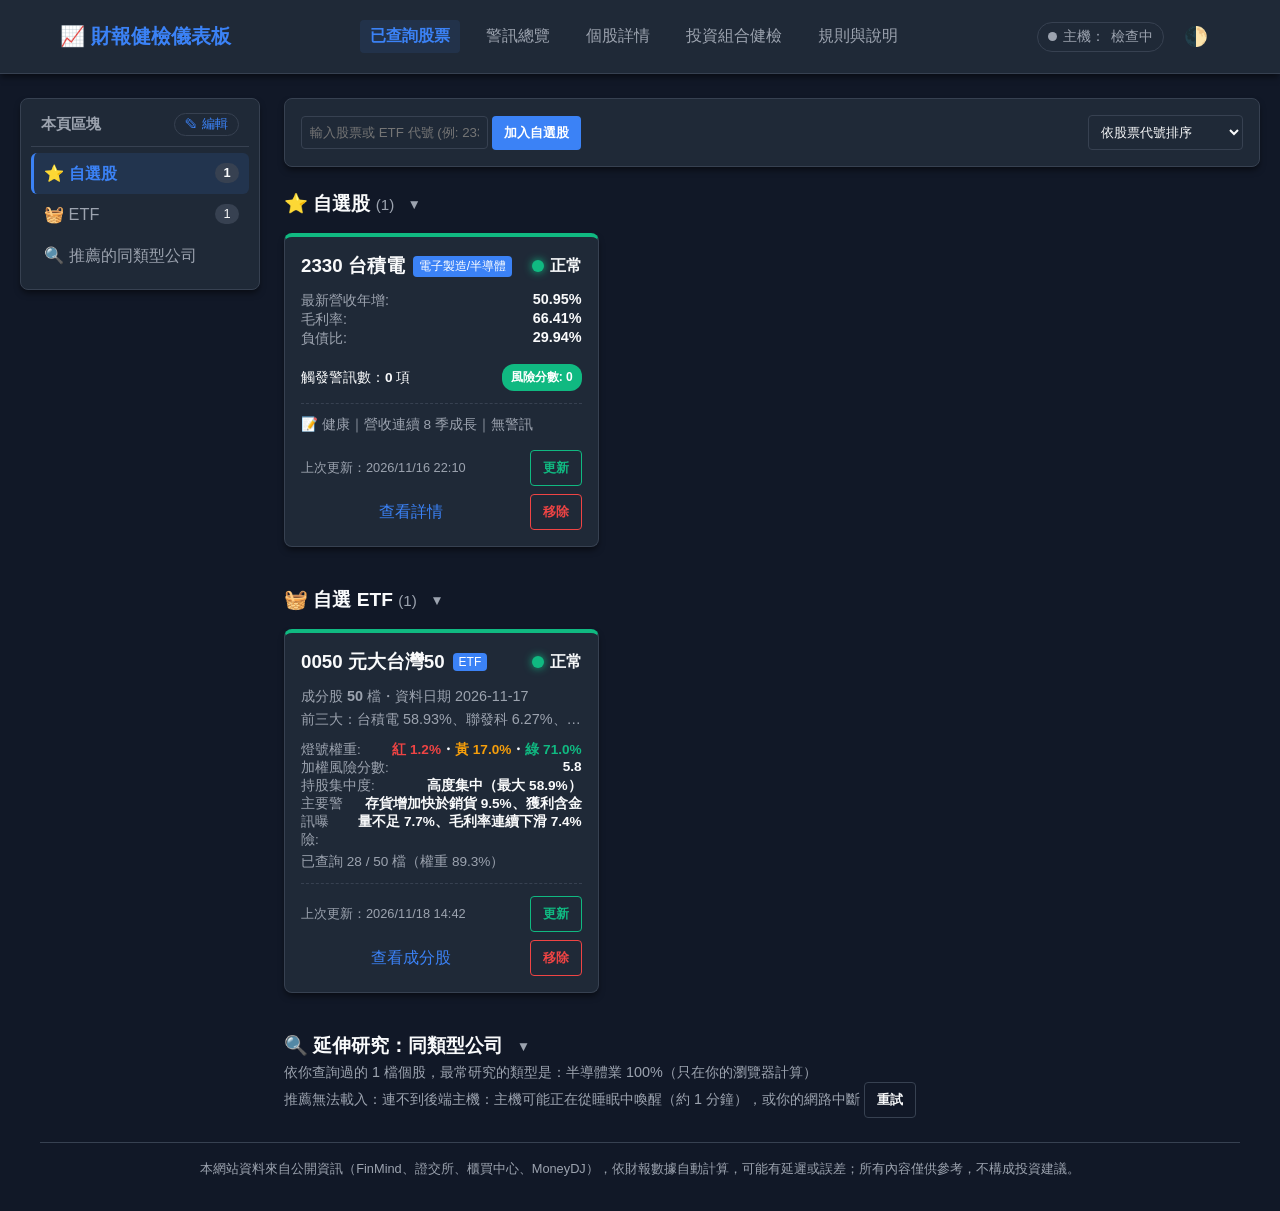
==== commit 2d8e760e: "feat: 新增網站圖示（分頁 favicon 與 iPhone 主畫面圖示） Co-Authored-By: Claude Opus 5.5 <noreply@anthropic.com>" ====
--- a/index.html
+++ b/index.html
@@ -6,6 +6,8 @@
   <meta charset="UTF-8">
   <meta name="viewport" content="width=device-width, initial-scale=1">
   <title>台股財報健檢儀表板</title>
+  <link rel="icon" href="favicon.svg" type="image/svg+xml">
+  <link rel="apple-touch-icon" href="apple-touch-icon.png">
   <link rel="stylesheet" href="css/style.css">
 </head>
 <body>
--- a/css/style.css
+++ b/css/style.css
@@ -68,7 +68,8 @@
   font-weight: bold; 
   color: #fff; 
   white-space: nowrap; 
-  display: inline-block; 
+  display: inline-block;
+  border: 1px solid transparent; /* 與有外框的綠／灰標籤同高，紅燈、黃燈才不會小一圈 */
 }
 .badge.green { background-color: var(--green); }
 .badge.yellow { background-color: var(--yellow); }
@@ -99,6 +100,16 @@
 .alert-item { padding: 12px; border: 1px solid var(--border); border-left: 4px solid transparent; margin-bottom: 8px; background-color: var(--card-bg); cursor: pointer; transition: 0.2s; border-radius: 0 4px 4px 0; }
 .alert-item.red { border-left-color: var(--red); }
 .alert-item.yellow { border-left-color: var(--yellow); }
+
+/* 健康度雷達圖：桌機左圖右分數，窄螢幕改成上圖下分數 */
+.radar-layout { display: flex; align-items: center; gap: 24px; }
+.radar-chart { flex: 2; max-width: 500px; position: relative; min-height: 300px; }
+.radar-scores { flex: 1; min-width: 0; }
+@media (max-width: 768px) {
+  .radar-layout { flex-direction: column; align-items: stretch; }
+  .radar-chart { flex: none; width: 100%; max-width: none; height: 320px; }
+  .radar-scores { flex: none; }
+}
 
 /* 新聞區塊標籤與篩選按鈕樣式 */
 .badge.green { background: rgba(16, 185, 129, 0.2); color: #10b981; border: 1px solid rgba(16, 185, 129, 0.3); }
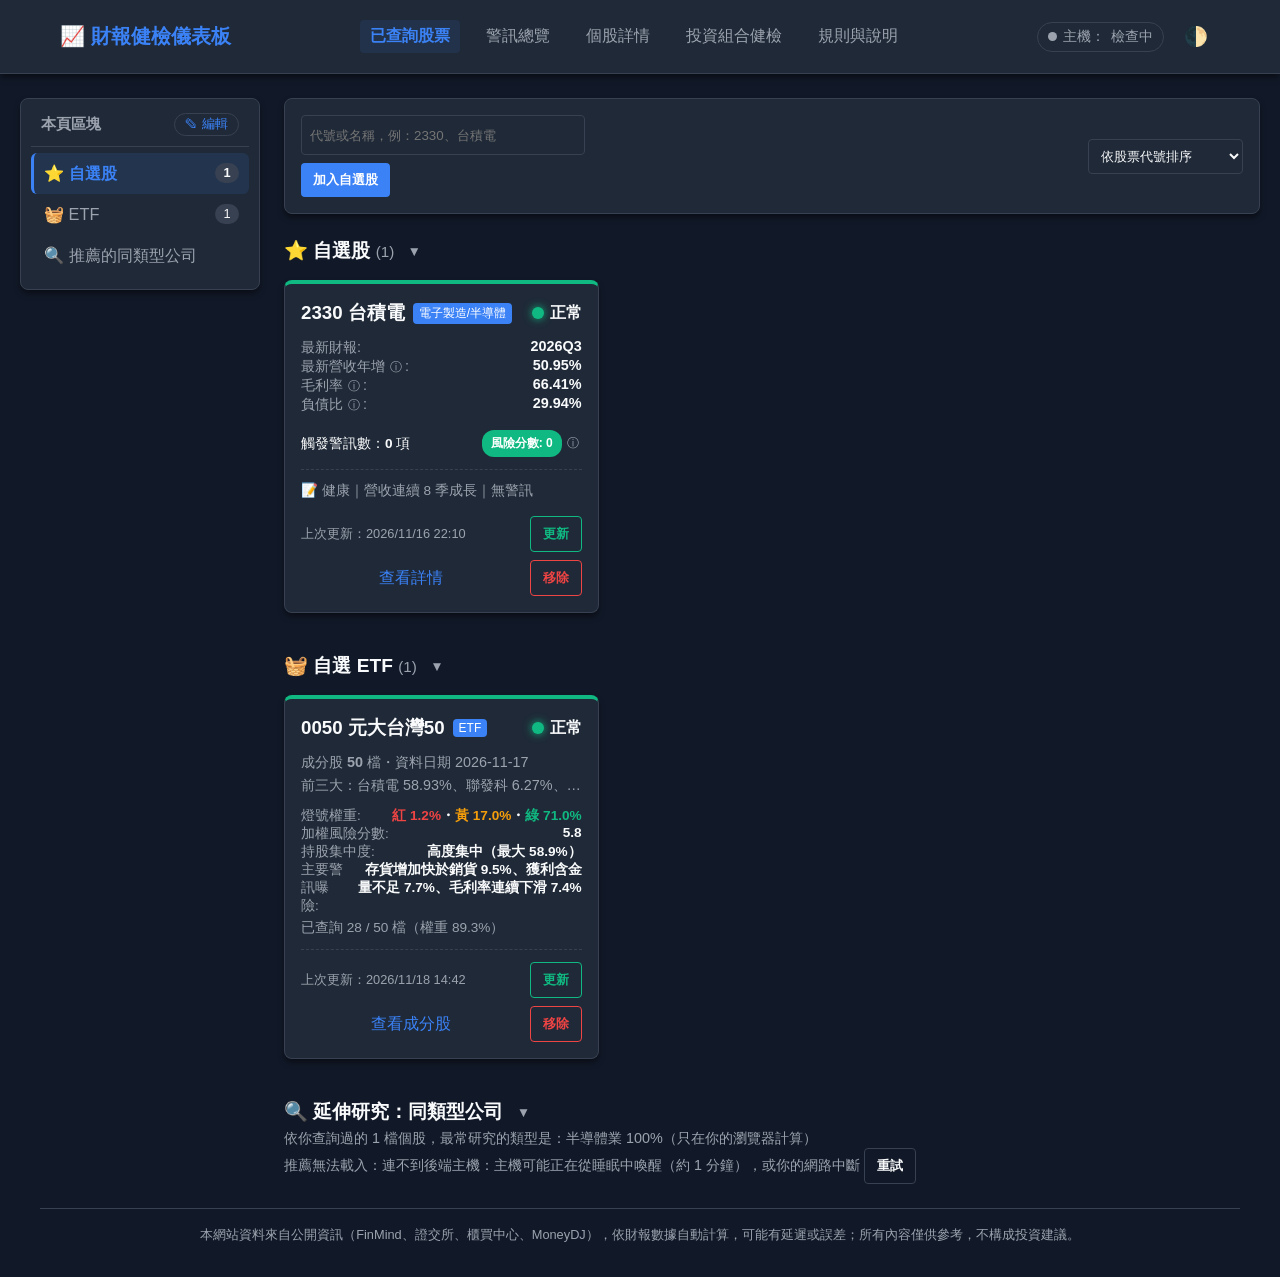
==== commit f3fc4eef: "feat: 名稱搜尋與自動完成、財務名詞說明、手機底部分頁列、頁內提示取代跳窗、新聞相關性過濾 - 首頁輸入框支援代號或公司名稱，輸入時列出自動完成清單，查不到時在頁面上提示；   股票清單 data" ====
--- a/index.html
+++ b/index.html
@@ -4,7 +4,7 @@
   <!-- Vercel Web Analytics -->
   <script defer src="/_vercel/insights/script.js"></script>
   <meta charset="UTF-8">
-  <meta name="viewport" content="width=device-width, initial-scale=1">
+  <meta name="viewport" content="width=device-width, initial-scale=1, viewport-fit=cover">
   <title>台股財報健檢儀表板</title>
   <link rel="icon" href="favicon.svg" type="image/svg+xml">
   <link rel="apple-touch-icon" href="apple-touch-icon.png">
@@ -15,11 +15,11 @@
     <div class="nav-container">
       <div class="logo">📈 財報健檢儀表板</div>
       <nav class="nav-links">
-        <a href="index.html">已查詢股票</a>
-        <a href="alerts.html">警訊總覽</a>
-        <a href="details.html">個股詳情</a>
-        <a href="portfolio.html">投資組合健檢</a>
-        <a href="rules.html">規則與說明</a>
+        <a href="index.html"><span class="nav-icon" aria-hidden="true">📋</span><span class="nav-full">已查詢股票</span><span class="nav-short">已查詢</span></a>
+        <a href="alerts.html"><span class="nav-icon" aria-hidden="true">🚨</span><span class="nav-full">警訊總覽</span><span class="nav-short">警訊</span></a>
+        <a href="details.html"><span class="nav-icon" aria-hidden="true">🔎</span><span class="nav-full">個股詳情</span><span class="nav-short">個股</span></a>
+        <a href="portfolio.html"><span class="nav-icon" aria-hidden="true">🧺</span><span class="nav-full">投資組合健檢</span><span class="nav-short">組合健檢</span></a>
+        <a href="rules.html"><span class="nav-icon" aria-hidden="true">📖</span><span class="nav-full">規則與說明</span><span class="nav-short">規則</span></a>
       </nav>
       <button class="theme-toggle" onclick="toggleTheme()" title="切換深淺色">🌓</button>
     </div>
@@ -39,8 +39,11 @@
     <div class="toc-main">
     <div class="card flex-between" style="flex-wrap: wrap; gap: 12px;">
       <div>
-        <input type="text" id="stock-input" placeholder="輸入股票或 ETF 代號 (例: 2330、0050)" maxlength="6" onkeypress="if(event.key==='Enter') addStock()">
-        <button class="btn-primary" onclick="addStock()">加入自選股</button>
+        <div class="stock-search">
+          <input type="text" id="stock-input" placeholder="代號或名稱，例：2330、台積電" maxlength="20">
+          <button class="btn-primary" id="add-stock-btn" onclick="addStock()">加入自選股</button>
+        </div>
+        <p class="stock-input-hint" id="stock-input-hint" aria-live="polite"></p>
       </div>
       <div>
         <select id="sort-select" onchange="renderStockOverview()">
@@ -99,6 +102,7 @@
   <footer class="site-footer">本網站資料來自公開資訊（FinMind、證交所、櫃買中心、MoneyDJ），依財報數據自動計算，可能有延遲或誤差；所有內容僅供參考，不構成投資建議。</footer>
 
   <script src="js/rules.js"></script>
+  <script src="js/ui.js"></script>
   <script src="js/app.js"></script>
   <script src="js/etf.js"></script>
   <script src="js/recommend.js"></script>
--- a/css/style.css
+++ b/css/style.css
@@ -259,6 +259,7 @@
 .rec-rows div { display: flex; justify-content: space-between; gap: 12px; }
 .rec-rows span { flex-shrink: 0; }
 .rec-rows strong { color: var(--text); text-align: right; font-weight: 600; }
+.rec-reasons { list-style: none; margin: 0; padding: 0; text-align: right; color: var(--text); font-weight: 600; display: flex; flex-direction: column; gap: 4px; }
 .rec-speed { font-size: 0.85rem; color: var(--text-light); line-height: 1.5; margin-bottom: 12px; }
 .rec-card-foot { margin-top: auto; }
 .rec-card-foot a { display: block; text-align: center; }
@@ -364,3 +365,84 @@
   .page-toc.editing .toc-move { flex-direction: row; }
   .toc-move-up, .toc-move-down { transform: rotate(-90deg); }
 }
+
+/* ================= 頁內提示（取代 alert） ================= */
+#toast-container { position: fixed; right: 16px; bottom: 16px; z-index: 1000; display: flex; flex-direction: column; gap: 8px; max-width: min(420px, calc(100vw - 32px)); }
+.toast { display: flex; align-items: flex-start; gap: 10px; padding: 12px 12px 12px 14px; border-radius: 8px; background: var(--card-bg); color: var(--text); border: 1px solid var(--border); border-left: 4px solid var(--primary); box-shadow: 0 6px 20px rgba(0,0,0,0.25); font-size: 0.92rem; line-height: 1.5; animation: toast-in 0.2s ease-out; }
+.toast.success { border-left-color: var(--green); }
+.toast.warn { border-left-color: var(--yellow); }
+.toast.error { border-left-color: var(--red); }
+.toast.leaving { opacity: 0; transform: translateY(6px); transition: 0.2s; }
+.toast-text { flex: 1; white-space: pre-line; }
+.toast-close { background: transparent; color: var(--text-light); padding: 0 4px; font-size: 1.1rem; line-height: 1; }
+@keyframes toast-in { from { opacity: 0; transform: translateY(6px); } to { opacity: 1; transform: none; } }
+
+/* ================= 確認框（取代 confirm、prompt） ================= */
+.modal-backdrop { position: fixed; inset: 0; z-index: 1100; background: rgba(0,0,0,0.5); display: flex; align-items: center; justify-content: center; padding: 16px; }
+.modal { width: min(420px, 100%); background: var(--card-bg); color: var(--text); border: 1px solid var(--border); border-radius: 10px; padding: 20px; box-shadow: 0 12px 32px rgba(0,0,0,0.35); }
+.modal-text { white-space: pre-line; line-height: 1.6; margin-bottom: 16px; }
+.modal-input { width: 100%; margin-bottom: 16px; min-height: 40px; }
+.modal-actions { display: flex; justify-content: flex-end; gap: 8px; }
+.modal-actions button { min-height: 40px; min-width: 80px; }
+button.btn-danger { background-color: var(--red); color: #fff; }
+
+/* ================= 財務名詞說明 ⓘ ================= */
+.term-info { background: transparent; color: var(--text-light); padding: 0 3px; margin-left: 2px; font-size: 0.85em; font-weight: normal; line-height: 1; vertical-align: baseline; }
+.term-info:hover, .term-info:focus-visible { color: var(--primary); }
+#term-popover { position: fixed; z-index: 1050; width: min(300px, calc(100vw - 24px)); background: var(--card-bg); color: var(--text); border: 1px solid var(--border); border-radius: 8px; padding: 10px 12px; box-shadow: 0 8px 24px rgba(0,0,0,0.3); font-size: 0.88rem; line-height: 1.55; }
+#term-popover strong { display: block; margin-bottom: 4px; color: var(--primary); }
+#term-popover p { margin: 0; font-weight: normal; }
+
+/* ================= 股票代號／名稱自動完成 ================= */
+.stock-search { display: flex; gap: 8px; flex-wrap: wrap; }
+.ac-wrap { position: relative; flex: 1 1 240px; min-width: 0; }
+.ac-wrap input { width: 100%; min-height: 40px; }
+.ac-list { display: none; position: absolute; top: calc(100% + 4px); left: 0; right: 0; z-index: 300; list-style: none; margin: 0; padding: 4px; background: var(--card-bg); border: 1px solid var(--border); border-radius: 6px; box-shadow: 0 8px 20px rgba(0,0,0,0.25); max-height: 320px; overflow-y: auto; }
+.ac-list li { display: flex; gap: 10px; padding: 9px 10px; border-radius: 4px; cursor: pointer; }
+.ac-list li.active, .ac-list li:hover { background: rgba(59, 130, 246, 0.12); }
+.ac-id { font-weight: bold; min-width: 52px; color: var(--primary); }
+.ac-name { color: var(--text); }
+.stock-input-hint { min-height: 0; margin-top: 6px; font-size: 0.85rem; color: var(--text-light); }
+.stock-input-hint:empty { display: none; }
+.stock-input-hint.error { color: var(--red); }
+
+/* ================= 個股詳情：變好最多／變差最多 ================= */
+.change-compare { display: flex; gap: 16px; margin-top: 16px; }
+.change-box { flex: 1; min-width: 0; background: var(--bg); padding: 12px; border-radius: 6px; border: 1px solid var(--border); }
+.change-row { display: flex; justify-content: space-between; gap: 8px; margin-bottom: 6px; font-size: 0.9rem; }
+.change-row > span:first-child { flex-shrink: 0; }
+.change-val { text-align: right; overflow-wrap: anywhere; }
+@media (max-width: 640px) {
+  .change-compare { flex-direction: column; }
+}
+
+/* ================= 導覽列：桌機顯示完整名稱，手機改為底部分頁列 ================= */
+.nav-icon, .nav-short { display: none; }
+@media (max-width: 640px) {
+  .nav-links {
+    position: fixed; left: 0; right: 0; bottom: 0; z-index: 200; order: 0; width: auto; max-width: none;
+    display: grid; grid-template-columns: repeat(5, 1fr); gap: 0; overflow: visible; white-space: normal;
+    padding: 4px 4px calc(4px + env(safe-area-inset-bottom)); background-color: var(--nav-bg);
+    border-top: 1px solid var(--border); box-shadow: 0 -2px 10px rgba(0,0,0,0.15);
+  }
+  .nav-links a { display: flex; flex-direction: column; align-items: center; gap: 2px; padding: 6px 2px; font-size: 0.72rem; line-height: 1.2; text-align: center; border-radius: 6px; min-width: 0; }
+  .nav-icon { display: block; font-size: 1.15rem; line-height: 1.2; }
+  .nav-full { display: none; }
+  .nav-short { display: block; white-space: nowrap; }
+  /* 底部分頁列會蓋住頁面最下方，留出空間 */
+  body { padding-bottom: calc(64px + env(safe-area-inset-bottom)); }
+  #toast-container { left: 16px; right: 16px; bottom: calc(76px + env(safe-area-inset-bottom)); max-width: none; }
+}
+
+/* ================= 投資組合健檢：手機版表格隱藏次要欄位，不必左右捲動 ================= */
+@media (max-width: 640px) {
+  .xray-table { min-width: 0; font-size: 0.85rem; }
+  .xray-table th, .xray-table td { padding: 8px 6px; }
+  /* 持倉明細：隱藏股數、收盤價（保留市值與佔比） */
+  .xray-sources th:nth-child(3), .xray-sources td:nth-child(3),
+  .xray-sources th:nth-child(4), .xray-sources td:nth-child(4) { display: none; }
+  /* 底層個股明細：隱藏序號、產業、曝險金額（保留公司、真實權重、來源） */
+  .xray-stocks th:nth-child(1), .xray-stocks td:nth-child(1),
+  .xray-stocks th:nth-child(3), .xray-stocks td:nth-child(3),
+  .xray-stocks th:nth-child(5), .xray-stocks td:nth-child(5) { display: none; }
+}
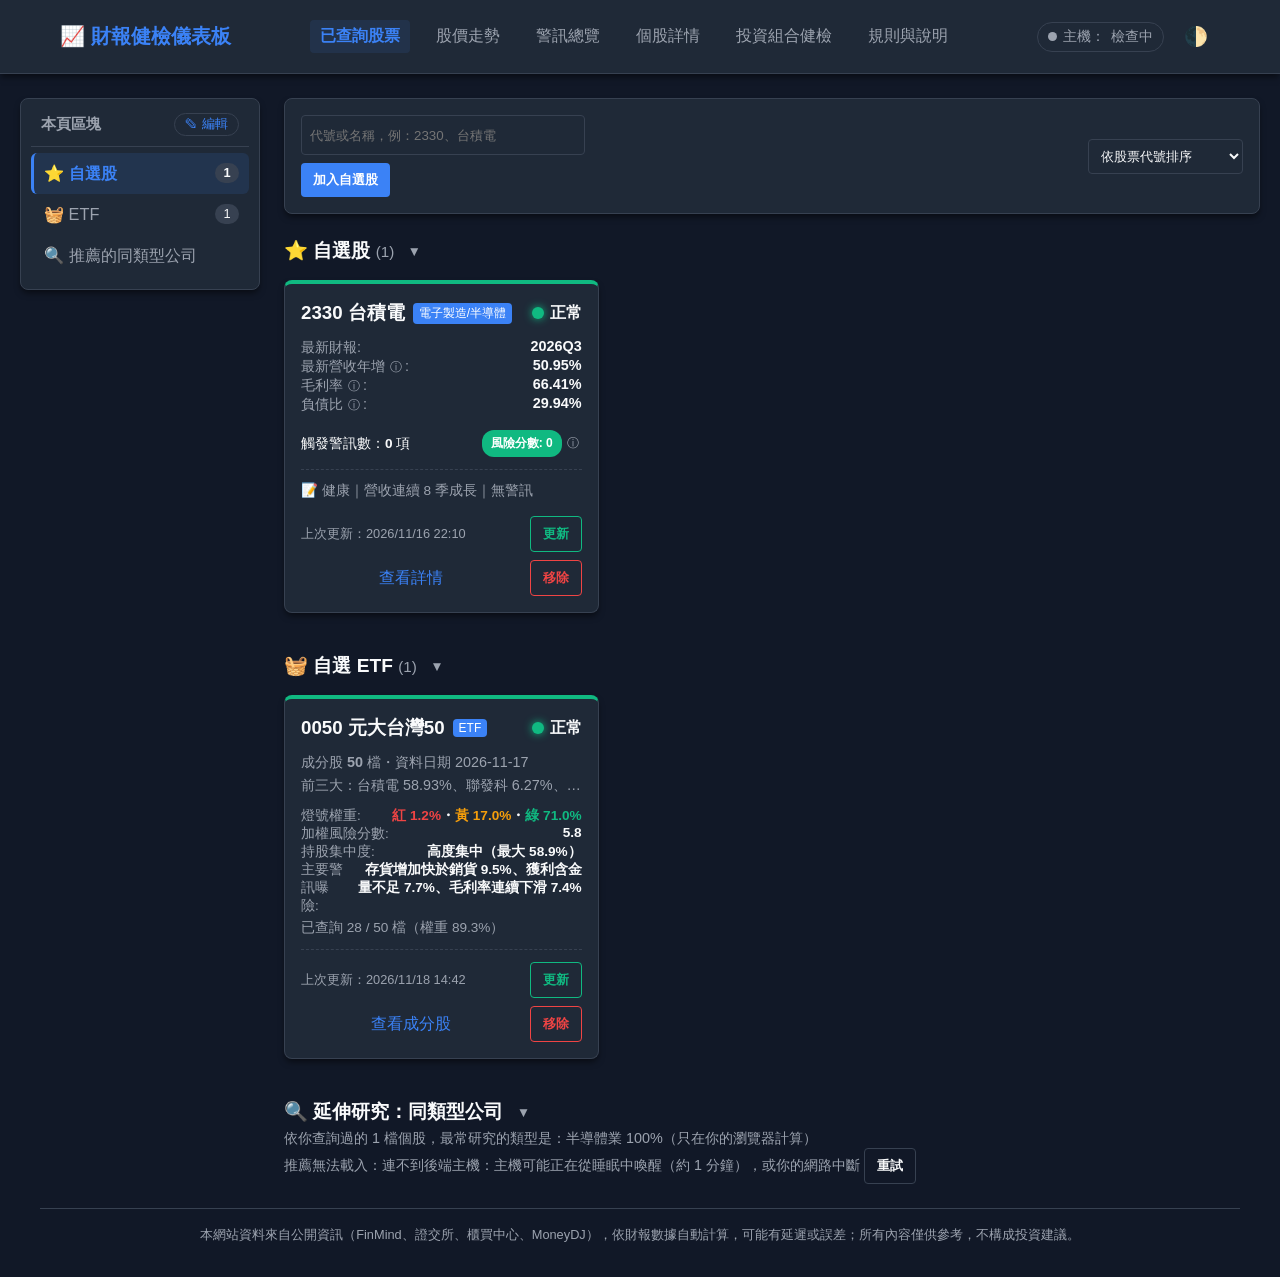
==== commit 174d7765: "feat: 新增股價走勢頁、K 線與股價健康度規則，手機導覽列改為可左右滑動 - 股價走勢頁（prices.html）：自選股價格總覽（盤中每 15 秒更新即時成交價、其他時間顯示收盤價）、近一月走勢" ====
--- a/index.html
+++ b/index.html
@@ -16,6 +16,7 @@
       <div class="logo">📈 財報健檢儀表板</div>
       <nav class="nav-links">
         <a href="index.html"><span class="nav-icon" aria-hidden="true">📋</span><span class="nav-full">已查詢股票</span><span class="nav-short">已查詢</span></a>
+        <a href="prices.html"><span class="nav-icon" aria-hidden="true">💹</span><span class="nav-full">股價走勢</span><span class="nav-short">股價</span></a>
         <a href="alerts.html"><span class="nav-icon" aria-hidden="true">🚨</span><span class="nav-full">警訊總覽</span><span class="nav-short">警訊</span></a>
         <a href="details.html"><span class="nav-icon" aria-hidden="true">🔎</span><span class="nav-full">個股詳情</span><span class="nav-short">個股</span></a>
         <a href="portfolio.html"><span class="nav-icon" aria-hidden="true">🧺</span><span class="nav-full">投資組合健檢</span><span class="nav-short">組合健檢</span></a>
--- a/css/style.css
+++ b/css/style.css
@@ -416,22 +416,22 @@
   .change-compare { flex-direction: column; }
 }
 
-/* ================= 導覽列：桌機顯示完整名稱，手機改為底部分頁列 ================= */
+/* ================= 導覽列：桌機顯示完整名稱，手機改為頂部可左右滑動的一列 ================= */
 .nav-icon, .nav-short { display: none; }
 @media (max-width: 640px) {
   .nav-links {
-    position: fixed; left: 0; right: 0; bottom: 0; z-index: 200; order: 0; width: auto; max-width: none;
-    display: grid; grid-template-columns: repeat(5, 1fr); gap: 0; overflow: visible; white-space: normal;
-    padding: 4px 4px calc(4px + env(safe-area-inset-bottom)); background-color: var(--nav-bg);
-    border-top: 1px solid var(--border); box-shadow: 0 -2px 10px rgba(0,0,0,0.15);
+    gap: 4px; padding: 6px 0 4px; overflow-x: auto; overflow-y: hidden; white-space: nowrap;
+    -webkit-overflow-scrolling: touch; scrollbar-width: none; overscroll-behavior-x: contain;
+    /* 右側淡出，提示還可以往右滑 */
+    -webkit-mask-image: linear-gradient(to right, #000 88%, transparent); mask-image: linear-gradient(to right, #000 88%, transparent);
   }
-  .nav-links a { display: flex; flex-direction: column; align-items: center; gap: 2px; padding: 6px 2px; font-size: 0.72rem; line-height: 1.2; text-align: center; border-radius: 6px; min-width: 0; }
-  .nav-icon { display: block; font-size: 1.15rem; line-height: 1.2; }
+  .nav-links::-webkit-scrollbar { display: none; }
+  .nav-links a { flex: 0 0 auto; display: inline-flex; align-items: center; gap: 4px; padding: 6px 10px; font-size: 0.9rem; border-radius: 6px; }
+  .nav-links a:last-child { margin-right: 24px; } /* 滑到最右邊時，最後一項不會被淡出遮住 */
+  .nav-icon { display: inline; font-size: 1rem; }
   .nav-full { display: none; }
-  .nav-short { display: block; white-space: nowrap; }
-  /* 底部分頁列會蓋住頁面最下方，留出空間 */
-  body { padding-bottom: calc(64px + env(safe-area-inset-bottom)); }
-  #toast-container { left: 16px; right: 16px; bottom: calc(76px + env(safe-area-inset-bottom)); max-width: none; }
+  .nav-short { display: inline; }
+  #toast-container { left: 16px; right: 16px; max-width: none; }
 }
 
 /* ================= 投資組合健檢：手機版表格隱藏次要欄位，不必左右捲動 ================= */
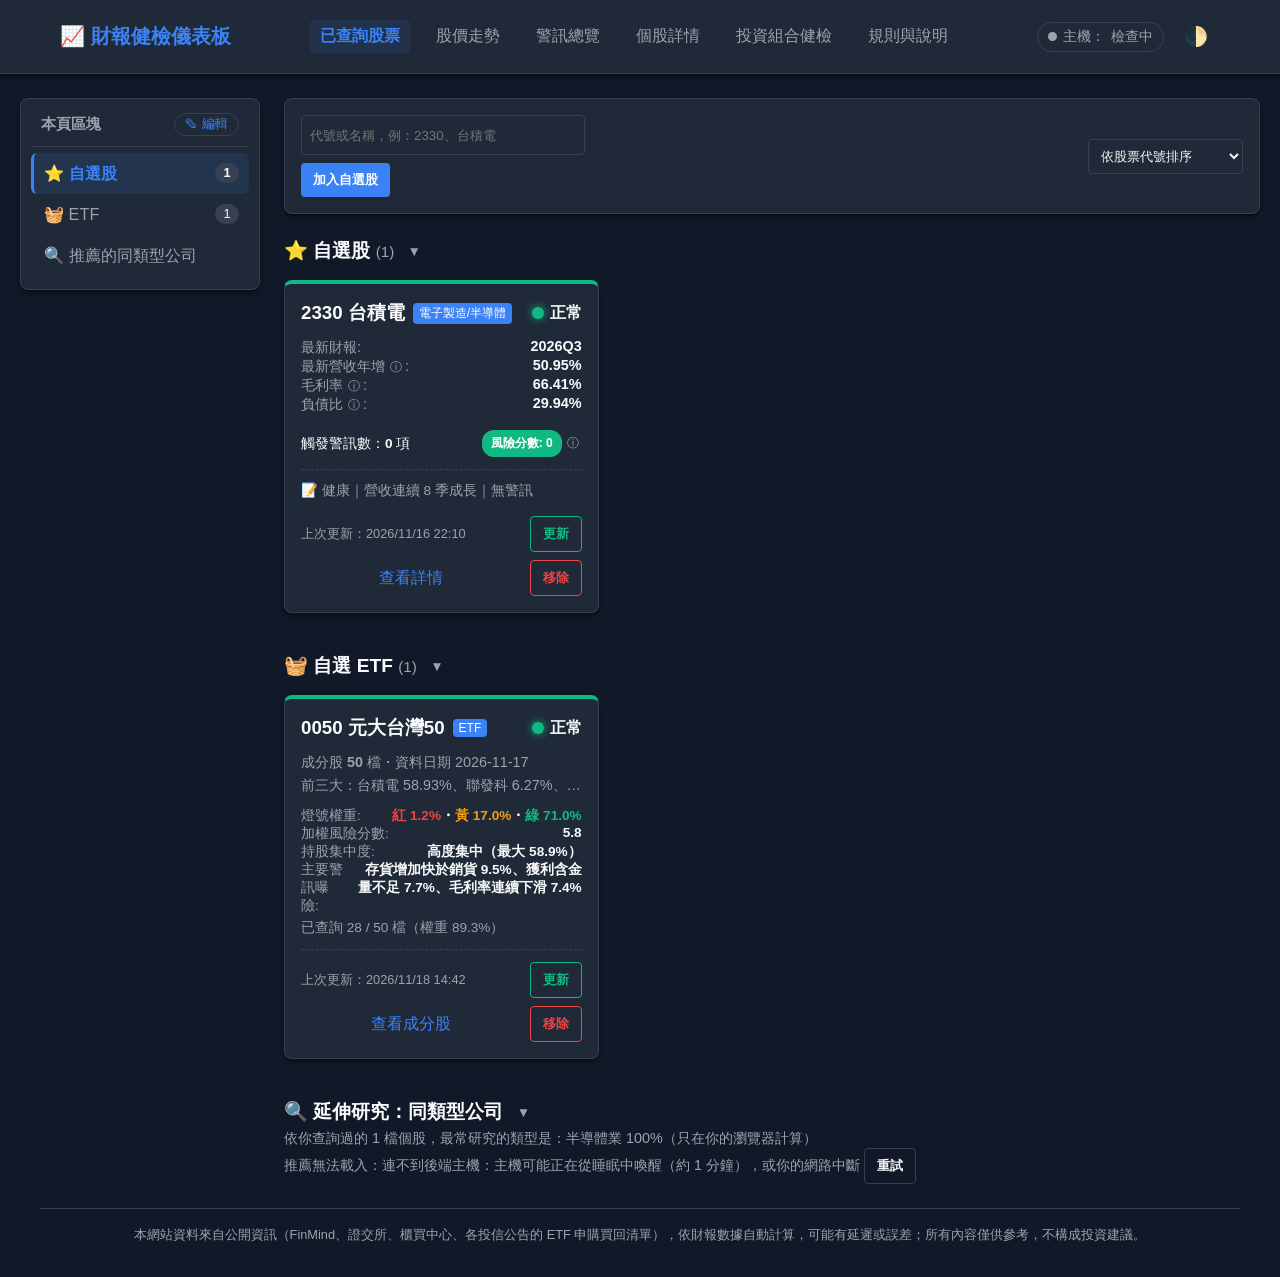
==== commit 6e538398: "feat: ETF 成分股改用各投信公告的申購買回清單 - 新增 pcf.py：串接元大、群益、復華投信官網公開的每日持股，取代爬取 MoneyDJ - 資料庫中殘留的 MoneyDJ 舊資料不再顯示" ====
--- a/index.html
+++ b/index.html
@@ -100,7 +100,7 @@
     </div><!-- /.toc-main -->
    </div><!-- /.toc-layout -->
   </main>
-  <footer class="site-footer">本網站資料來自公開資訊（FinMind、證交所、櫃買中心、MoneyDJ），依財報數據自動計算，可能有延遲或誤差；所有內容僅供參考，不構成投資建議。</footer>
+  <footer class="site-footer">本網站資料來自公開資訊（FinMind、證交所、櫃買中心、各投信公告的 ETF 申購買回清單），依財報數據自動計算，可能有延遲或誤差；所有內容僅供參考，不構成投資建議。</footer>
 
   <script src="js/rules.js"></script>
   <script src="js/ui.js"></script>
